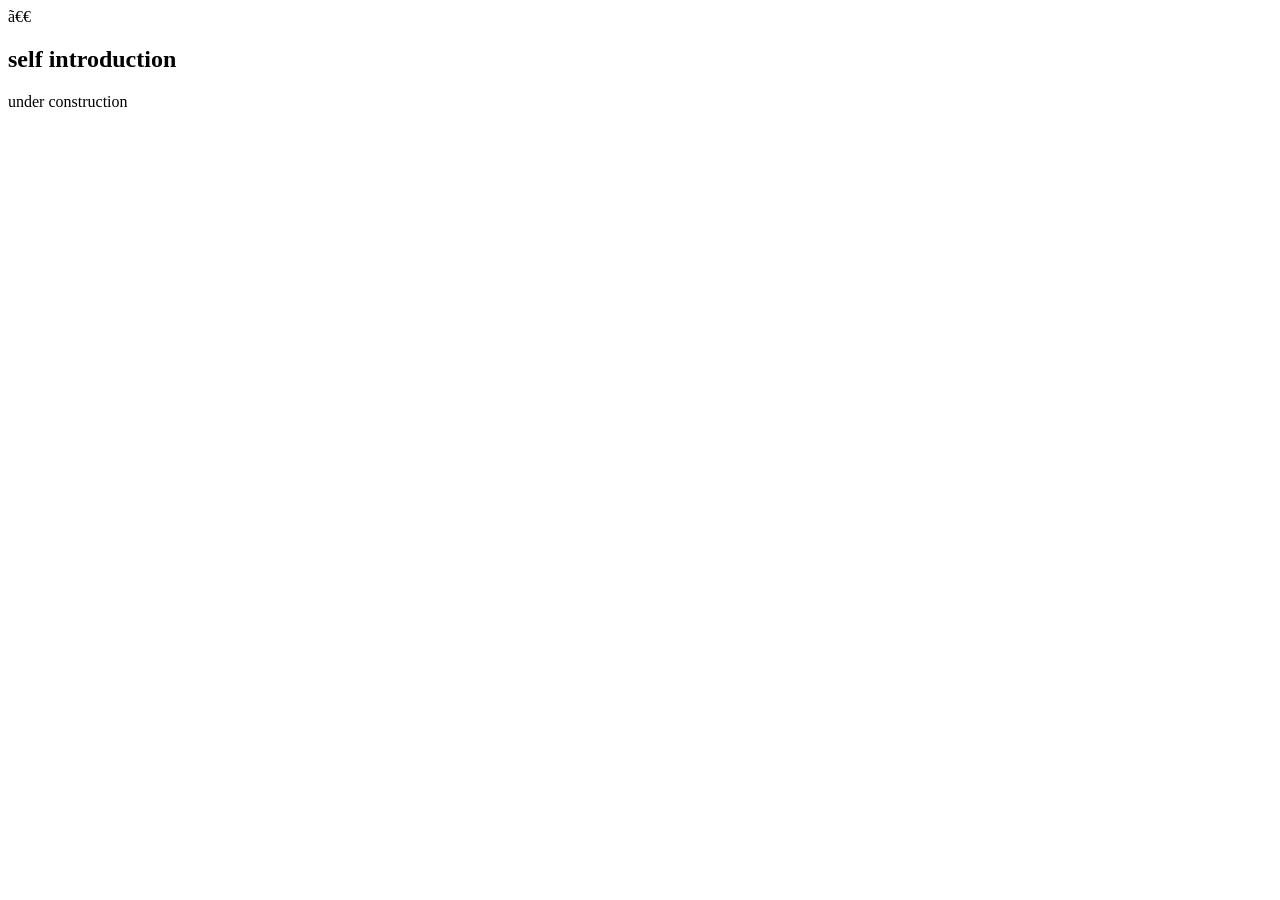
==== index.html @ 04cb5530 "First Index added" ====
<!DOCTYPE html>
<html lang="ja">
<head>
  <meta charset"UTF-8">
  <meta name="viewport" content="width=device-width, initial-scale=1.0">
</head>
<title>shinneko22s website</title>
<head>
<body>
　<h2>self introduction</h2>
  <p>under construction</p>
</body>

</html>
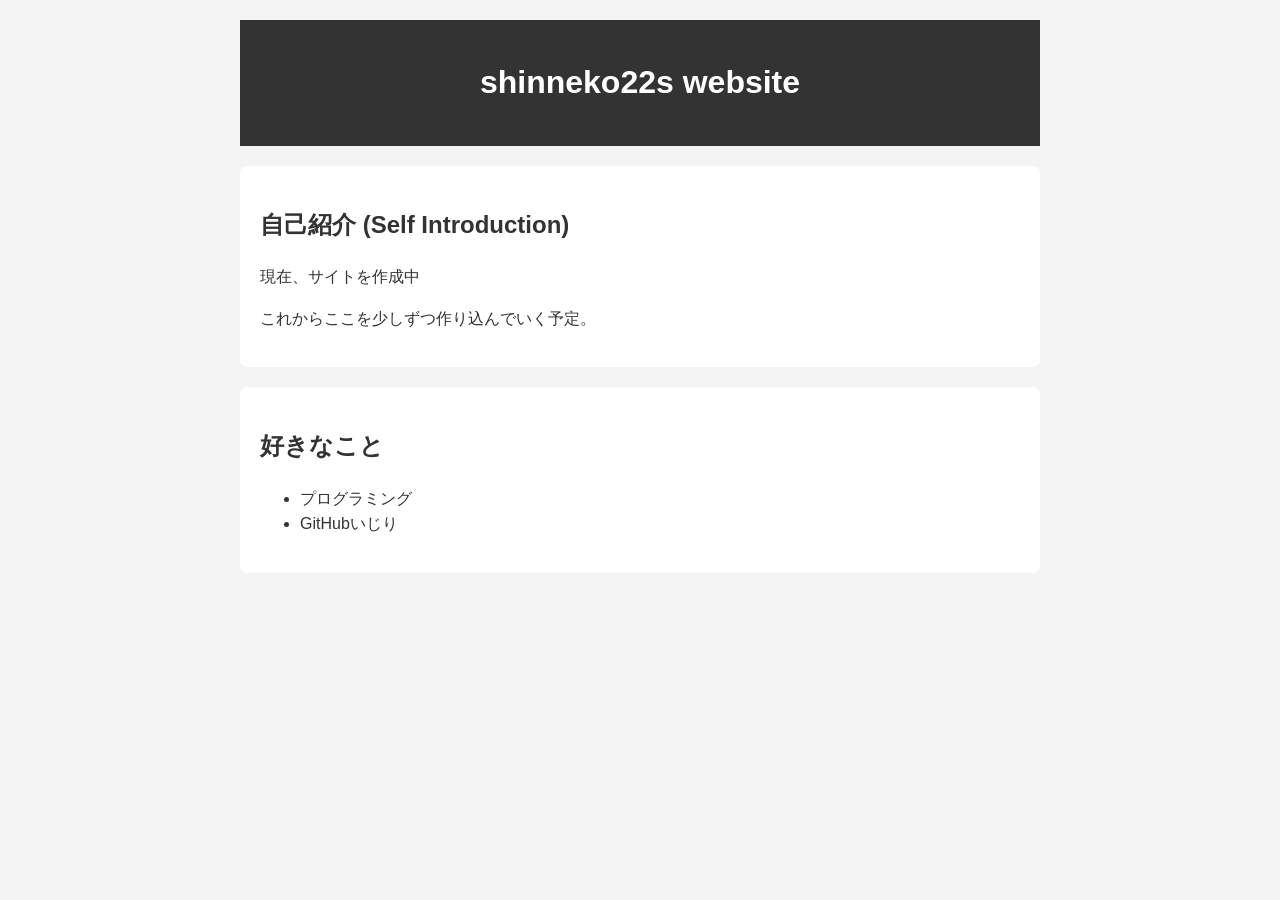
==== commit c26aba70: "Enhance index.html with structured content Added header and sections for self-introduction and inter" ====
--- a/index.html
+++ b/index.html
@@ -1,14 +1,53 @@
 <!DOCTYPE html>
 <html lang="ja">
 <head>
-  <meta charset"UTF-8">
+  <meta charset="UTF-8">
   <meta name="viewport" content="width=device-width, initial-scale=1.0">
+  <title>shinneko22s website</title>
+  
+  <style>
+    body {
+      font-family: sans-serif;
+      line-height: 1.6;
+      max-width: 800px;
+      margin: 0 auto;
+      padding: 20px;
+      background-color: #f4f4f4;
+      color: #333;
+    }
+    header {
+      background: #333;
+      color: #fff;
+      padding: 1rem;
+      text-align: center;
+    }
+    section {
+      background: #fff;
+      padding: 20px;
+      margin-top: 20px;
+      border-radius: 8px;
+    }
+  </style>
 </head>
-<title>shinneko22s website</title>
-<head>
 <body>
-　<h2>self introduction</h2>
-  <p>under construction</p>
+
+  <header>
+    <h1>shinneko22s website</h1>
+  </header>
+
+  <section>
+    <h2>自己紹介 (Self Introduction)</h2>
+    <p>現在、サイトを作成中</p>
+    <p>これからここを少しずつ作り込んでいく予定。</p>
+  </section>
+
+  <section>
+    <h2>好きなこと</h2>
+    <ul>
+      <li>プログラミング</li>
+      <li>GitHubいじり</li>
+    </ul>
+  </section>
+
 </body>
-
-</html> 
+</html>
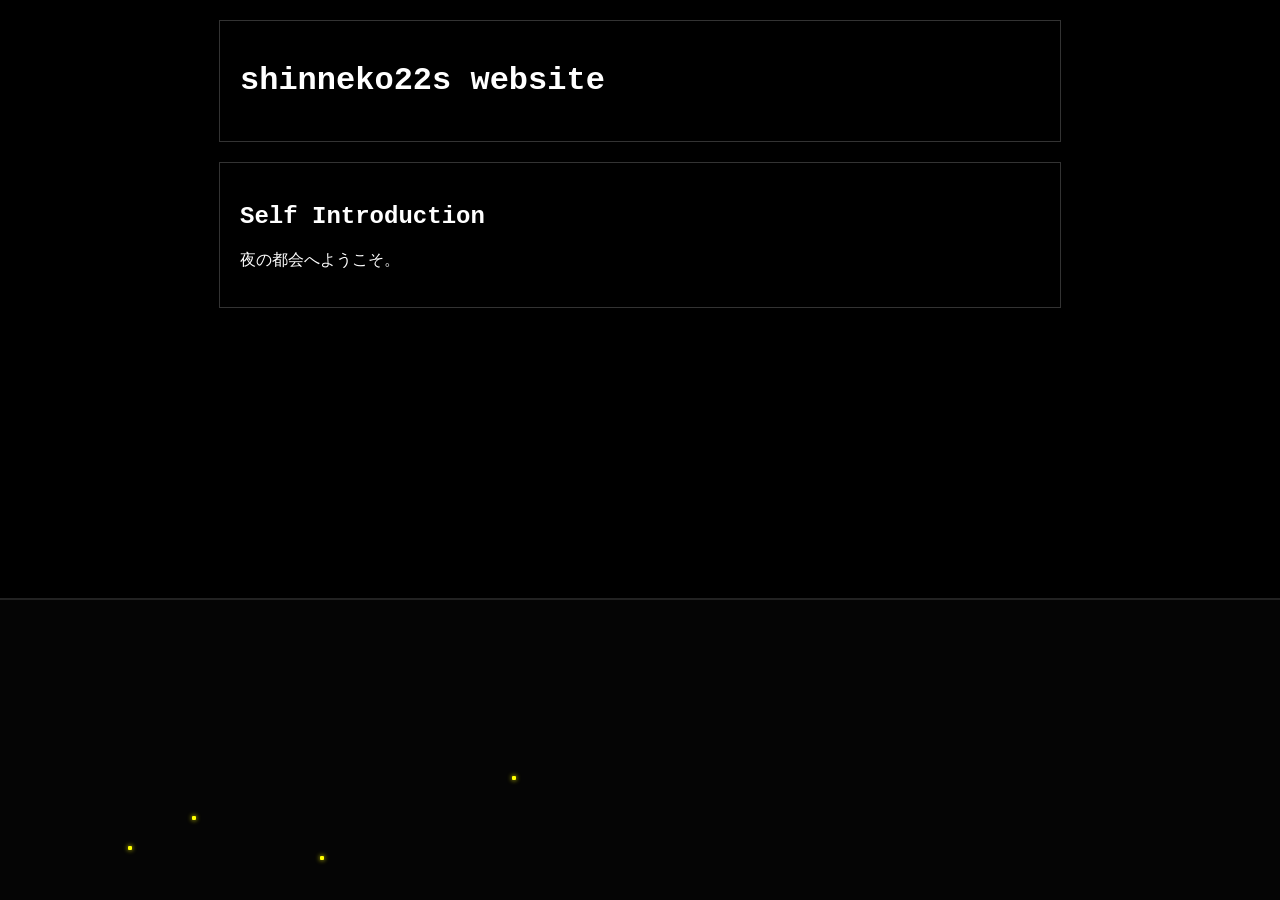
==== commit fd461bad: "Index up Pop" ====
--- a/index.html
+++ b/index.html
@@ -5,48 +5,24 @@
   <meta name="viewport" content="width=device-width, initial-scale=1.0">
   <title>shinneko22s website</title>
   
-  <style>
-    body {
-      font-family: sans-serif;
-      line-height: 1.6;
-      max-width: 800px;
-      margin: 0 auto;
-      padding: 20px;
-      background-color: #f4f4f4;
-      color: #333;
-    }
-    header {
-      background: #333;
-      color: #fff;
-      padding: 1rem;
-      text-align: center;
-    }
-    section {
-      background: #fff;
-      padding: 20px;
-      margin-top: 20px;
-      border-radius: 8px;
-    }
-  </style>
+  <link rel="stylesheet" href="style.css">
 </head>
 <body>
+
+  <div class="city-background">
+    <div class="window blink-fast" style="bottom: 50px; left: 10%;"></div>
+    <div class="window blink-slow" style="bottom: 80px; left: 15%;"></div>
+    <div class="window blink-fast" style="bottom: 40px; left: 25%;"></div>
+    <div class="window blink-slow" style="bottom: 120px; left: 40%;"></div>
+  </div>
 
   <header>
     <h1>shinneko22s website</h1>
   </header>
 
   <section>
-    <h2>自己紹介 (Self Introduction)</h2>
-    <p>現在、サイトを作成中</p>
-    <p>これからここを少しずつ作り込んでいく予定。</p>
-  </section>
-
-  <section>
-    <h2>好きなこと</h2>
-    <ul>
-      <li>プログラミング</li>
-      <li>GitHubいじり</li>
-    </ul>
+    <h2>Self Introduction</h2>
+    <p>夜の都会へようこそ。</p>
   </section>
 
 </body>
--- a/style.css
+++ b/style.css
@@ -0,0 +1,50 @@
+/* 全体の設定 */
+body {
+  margin: 0;
+  padding: 0;
+  background-color: #000; /* 背景を黒に */
+  color: #fff;
+  font-family: 'Courier New', Courier, monospace; /* 少しドット絵っぽいフォント */
+  overflow-x: hidden;
+}
+
+/* 都会の背景エリア */
+.city-background {
+  position: fixed;
+  bottom: 0;
+  width: 100%;
+  height: 300px;
+  background-color: #050505;
+  z-index: -1;
+  /* ここにドット絵の画像があれば、url('画像名') で指定できるにょ */
+  border-top: 2px solid #222;
+}
+
+/* ビルの窓の光をCSSで作る（簡易ドット絵風） */
+.window {
+  position: absolute;
+  width: 4px;
+  height: 4px;
+  background-color: #ff0;
+  box-shadow: 0 0 5px #ff0;
+  border-radius: 1px;
+}
+
+/* 点滅アニメーション */
+@keyframes blink {
+  0%, 100% { opacity: 1; }
+  50% { opacity: 0.2; }
+}
+
+/* 違うタイミングで光るように複数用意 */
+.blink-fast { animation: blink 0.8s infinite; }
+.blink-slow { animation: blink 2s infinite; }
+
+/* コンテンツのレイアウト */
+header, section {
+  max-width: 800px;
+  margin: 20px auto;
+  padding: 20px;
+  background: rgba(0, 0, 0, 0.7); /* 後ろを少し透かす */
+  border: 1px solid #333;
+}
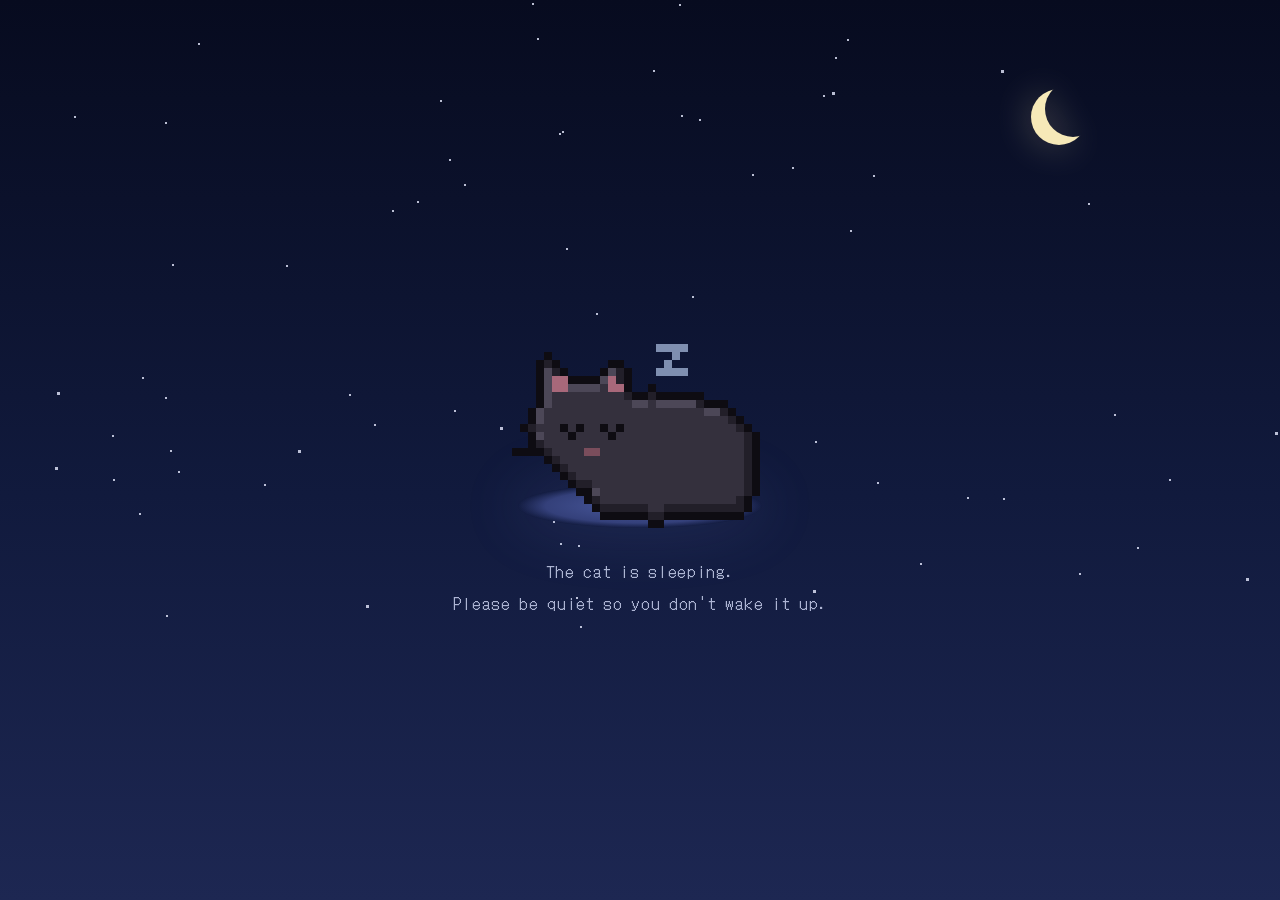
==== commit 0be5f44b: "Replace top page with a sleeping pixel-art cat under the night sky - Random cat (black / white / cal" ====
--- a/index.html
+++ b/index.html
@@ -1,29 +1,49 @@
 <!DOCTYPE html>
-<html lang="ja">
+<html lang="en">
 <head>
   <meta charset="UTF-8">
   <meta name="viewport" content="width=device-width, initial-scale=1.0">
   <title>shinneko22s website</title>
-  
+  <link rel="preconnect" href="https://fonts.googleapis.com">
+  <link rel="preconnect" href="https://fonts.gstatic.com" crossorigin>
+  <link href="https://fonts.googleapis.com/css2?family=DotGothic16&display=swap" rel="stylesheet">
   <link rel="stylesheet" href="style.css">
 </head>
 <body>
-
-  <div class="city-background">
-    <div class="window blink-fast" style="bottom: 50px; left: 10%;"></div>
-    <div class="window blink-slow" style="bottom: 80px; left: 15%;"></div>
-    <div class="window blink-fast" style="bottom: 40px; left: 25%;"></div>
-    <div class="window blink-slow" style="bottom: 120px; left: 40%;"></div>
+  <div class="sky" aria-hidden="true">
+    <div class="stars" id="stars"></div>
+    <div class="moon"></div>
   </div>
 
-  <header>
-    <h1>shinneko22s website</h1>
-  </header>
+  <main>
+    <div class="bed">
+      <div class="cat cat--calico" id="cat" role="img" aria-label="A sleeping cat"></div>
+      <div class="cushion" aria-hidden="true"></div>
+    </div>
+    <p class="note">
+      The cat is sleeping.<br>
+      Please be quiet so you don't wake it up.
+    </p>
+  </main>
 
-  <section>
-    <h2>Self Introduction</h2>
-    <p>夜の都会へようこそ。</p>
-  </section>
+  <script>
+    // 寝ている猫をランダムに選ぶ
+    const kinds = ["black", "white", "calico"];
+    const kind = kinds[Math.floor(Math.random() * kinds.length)];
+    document.getElementById("cat").className = "cat cat--" + kind;
 
+    // 星をランダムに散らす
+    const stars = document.getElementById("stars");
+    for (let i = 0; i < 70; i++) {
+      const s = document.createElement("span");
+      s.className = "star" + (Math.random() < 0.35 ? " star--twinkle" : "");
+      s.style.left = Math.random() * 100 + "%";
+      s.style.top = Math.random() * 70 + "%";
+      const size = Math.random() < 0.15 ? 3 : 2;
+      s.style.width = s.style.height = size + "px";
+      s.style.animationDelay = (Math.random() * 6).toFixed(2) + "s";
+      stars.appendChild(s);
+    }
+  </script>
 </body>
 </html>
--- a/style.css
+++ b/style.css
@@ -1,50 +1,125 @@
-/* 全体の設定 */
-body {
+/* ===== 全体 ===== */
+html, body {
   margin: 0;
-  padding: 0;
-  background-color: #000; /* 背景を黒に */
-  color: #fff;
-  font-family: 'Courier New', Courier, monospace; /* 少しドット絵っぽいフォント */
-  overflow-x: hidden;
+  height: 100%;
 }
 
-/* 都会の背景エリア */
-.city-background {
-  position: fixed;
-  bottom: 0;
-  width: 100%;
-  height: 300px;
-  background-color: #050505;
-  z-index: -1;
-  /* ここにドット絵の画像があれば、url('画像名') で指定できるにょ */
-  border-top: 2px solid #222;
+body {
+  background: linear-gradient(to bottom, #070b1f 0%, #111a3d 55%, #1d2752 100%);
+  color: #c9d1ee;
+  font-family: "DotGothic16", "Courier New", monospace;
+  overflow: hidden;
 }
 
-/* ビルの窓の光をCSSで作る（簡易ドット絵風） */
-.window {
-  position: absolute;
-  width: 4px;
-  height: 4px;
-  background-color: #ff0;
-  box-shadow: 0 0 5px #ff0;
-  border-radius: 1px;
+/* ===== 夜空 ===== */
+.sky {
+  position: fixed;
+  inset: 0;
+  pointer-events: none;
 }
 
-/* 点滅アニメーション */
-@keyframes blink {
-  0%, 100% { opacity: 1; }
-  50% { opacity: 0.2; }
+.star {
+  position: absolute;
+  background: #e8ecff;
+  opacity: 0.8;
 }
 
-/* 違うタイミングで光るように複数用意 */
-.blink-fast { animation: blink 0.8s infinite; }
-.blink-slow { animation: blink 2s infinite; }
+.star--twinkle {
+  animation: twinkle 6s ease-in-out infinite;
+}
 
-/* コンテンツのレイアウト */
-header, section {
-  max-width: 800px;
-  margin: 20px auto;
-  padding: 20px;
-  background: rgba(0, 0, 0, 0.7); /* 後ろを少し透かす */
-  border: 1px solid #333;
+@keyframes twinkle {
+  0%, 100% { opacity: 0.85; }
+  50%      { opacity: 0.25; }
 }
+
+/* 三日月（影の円で塗りつぶさず、box-shadow だけで描く） */
+.moon {
+  position: absolute;
+  top: 9vh;
+  right: 14vw;
+  width: 56px;
+  height: 56px;
+  border-radius: 50%;
+  background: transparent;
+  box-shadow: -14px 8px 0 0 #f6e9b8;
+  filter: drop-shadow(0 0 18px rgba(246, 233, 184, 0.35));
+}
+
+/* ===== 猫 ===== */
+main {
+  position: relative;
+  height: 100%;
+  display: flex;
+  flex-direction: column;
+  align-items: center;
+  justify-content: center;
+  gap: 28px;
+  text-align: center;
+}
+
+.bed {
+  position: relative;
+  display: flex;
+  flex-direction: column;
+  align-items: center;
+}
+
+/* スプライト: 32x32 x 4コマを横に並べた画像を 8 倍で表示 */
+.cat {
+  --px: 8;
+  width: calc(32px * var(--px));
+  height: calc(32px * var(--px));
+  background-size: 400% 100%;
+  background-repeat: no-repeat;
+  image-rendering: pixelated;
+  animation: doze 2.3s step-end infinite;
+  position: relative;
+  z-index: 1;
+}
+
+.cat--black  { background-image: url("assets/cats/sleepy_black.png"); }
+.cat--white  { background-image: url("assets/cats/sleepy_white.png"); }
+.cat--calico { background-image: url("assets/cats/sleepy_calico.png"); }
+
+/* コマ送り: 0.5s / 0.5s / 0.6s / 0.7s */
+@keyframes doze {
+  0%     { background-position:   0%     0; }
+  21.74% { background-position:  33.333% 0; }
+  43.48% { background-position:  66.667% 0; }
+  69.57% { background-position: 100%     0; }
+  100%   { background-position: 100%     0; }
+}
+
+/* 月明かりのクッション（黒猫も沈まないように） */
+.cushion {
+  width: calc(32px * 8 * 0.95);
+  height: 44px;
+  margin-top: -52px;
+  border-radius: 50%;
+  background: radial-gradient(ellipse at center, #4a5a9e 0%, #34407a 55%, rgba(52, 64, 122, 0) 72%);
+  box-shadow: 0 0 60px 10px rgba(120, 140, 220, 0.12);
+}
+
+/* ===== 文字 ===== */
+.note {
+  margin: 0;
+  font-size: 1.05rem;
+  line-height: 1.9;
+  letter-spacing: 0.04em;
+  opacity: 0.85;
+}
+
+/* ===== スマホ ===== */
+@media (max-width: 480px) {
+  .cat { --px: 6; }
+  .cushion { width: calc(32px * 6 * 0.95); margin-top: -40px; height: 34px; }
+  .note { font-size: 0.9rem; }
+  .moon { width: 40px; height: 40px; box-shadow: -10px 6px 0 0 #f6e9b8; }
+}
+
+/* 動きを減らす設定の人には止めて表示 */
+@media (prefers-reduced-motion: reduce) {
+  .cat, .star--twinkle { animation: none; }
+  .cat { background-position: 100% 0; }
+}
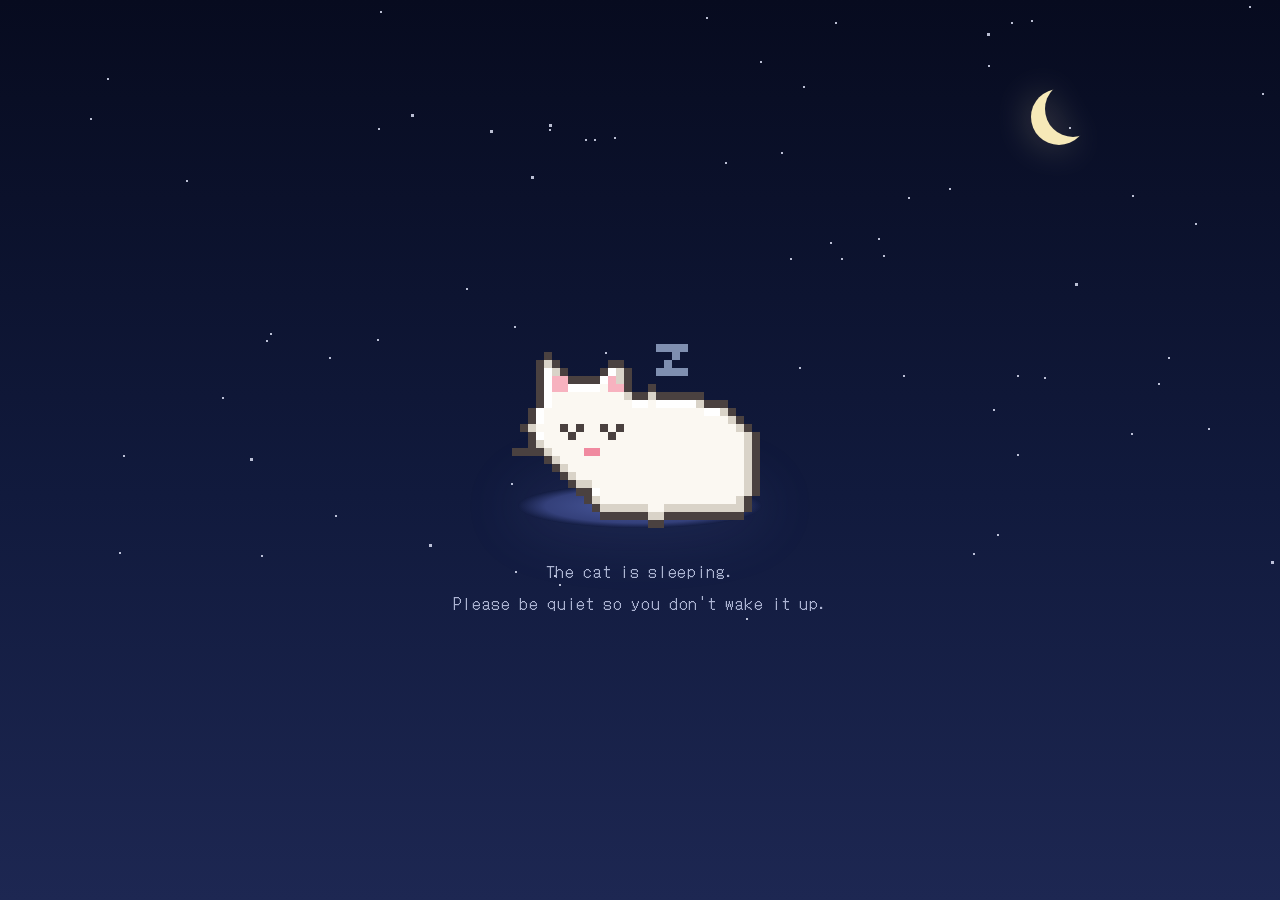
==== commit b3ca53f5: "Add "staring at you" cats: 6 random variants in total - New 6-frame sprites (black / white / calico)" ====
--- a/index.html
+++ b/index.html
@@ -17,20 +17,35 @@
 
   <main>
     <div class="bed">
-      <div class="cat cat--calico" id="cat" role="img" aria-label="A sleeping cat"></div>
+      <div class="cat cat--sleep cat--sleep-calico" id="cat" role="img" aria-label="A sleeping cat"></div>
       <div class="cushion" aria-hidden="true"></div>
     </div>
-    <p class="note">
+    <p class="note" id="note">
       The cat is sleeping.<br>
       Please be quiet so you don't wake it up.
     </p>
   </main>
 
   <script>
-    // 寝ている猫をランダムに選ぶ
+    // 猫の種類(3) x モーション(2) = 6パターンからランダムに選ぶ
     const kinds = ["black", "white", "calico"];
-    const kind = kinds[Math.floor(Math.random() * kinds.length)];
-    document.getElementById("cat").className = "cat cat--" + kind;
+    const moods = {
+      sleep: {
+        label: "A sleeping cat",
+        note: "The cat is sleeping.<br>Please be quiet so you don't wake it up."
+      },
+      stare: {
+        label: "A cat staring at you",
+        note: "The cat is staring at you."
+      }
+    };
+    const pick = a => a[Math.floor(Math.random() * a.length)];
+    const kind = pick(kinds);
+    const mood = pick(Object.keys(moods));
+    const cat = document.getElementById("cat");
+    cat.className = `cat cat--${mood} cat--${mood}-${kind}`;
+    cat.setAttribute("aria-label", moods[mood].label);
+    document.getElementById("note").innerHTML = moods[mood].note;
 
     // 星をランダムに散らす
     const stars = document.getElementById("stars");
--- a/style.css
+++ b/style.css
@@ -65,30 +65,53 @@
   align-items: center;
 }
 
-/* スプライト: 32x32 x 4コマを横に並べた画像を 8 倍で表示 */
+/* スプライト: 32x32 のコマを横に並べた画像を 8 倍で表示 */
 .cat {
   --px: 8;
   width: calc(32px * var(--px));
   height: calc(32px * var(--px));
-  background-size: 400% 100%;
   background-repeat: no-repeat;
   image-rendering: pixelated;
-  animation: doze 2.3s step-end infinite;
   position: relative;
   z-index: 1;
 }
 
-.cat--black  { background-image: url("assets/cats/sleepy_black.png"); }
-.cat--white  { background-image: url("assets/cats/sleepy_white.png"); }
-.cat--calico { background-image: url("assets/cats/sleepy_calico.png"); }
+/* --- 寝ている猫: 4コマ (0.5s / 0.5s / 0.6s / 0.7s) --- */
+.cat--sleep {
+  background-size: 400% 100%;
+  animation: doze 2.3s step-end infinite;
+}
 
-/* コマ送り: 0.5s / 0.5s / 0.6s / 0.7s */
+.cat--sleep-black  { background-image: url("assets/cats/sleepy_black.png"); }
+.cat--sleep-white  { background-image: url("assets/cats/sleepy_white.png"); }
+.cat--sleep-calico { background-image: url("assets/cats/sleepy_calico.png"); }
+
 @keyframes doze {
   0%     { background-position:   0%     0; }
   21.74% { background-position:  33.333% 0; }
   43.48% { background-position:  66.667% 0; }
   69.57% { background-position: 100%     0; }
   100%   { background-position: 100%     0; }
+}
+
+/* --- じっと見る猫: 6コマ (しっぽ 0.6s x4 → まばたき 0.15s → 0.8s) --- */
+.cat--stare {
+  background-size: 600% 100%;
+  animation: stare 3.35s step-end infinite;
+}
+
+.cat--stare-black  { background-image: url("assets/cats/stare_black.png"); }
+.cat--stare-white  { background-image: url("assets/cats/stare_white.png"); }
+.cat--stare-calico { background-image: url("assets/cats/stare_calico.png"); }
+
+@keyframes stare {
+  0%     { background-position:   0% 0; }
+  17.91% { background-position:  20% 0; }
+  35.82% { background-position:  40% 0; }
+  53.73% { background-position:  60% 0; }
+  71.64% { background-position:  80% 0; }
+  76.12% { background-position: 100% 0; }
+  100%   { background-position: 100% 0; }
 }
 
 /* 月明かりのクッション（黒猫も沈まないように） */
@@ -121,5 +144,6 @@
 /* 動きを減らす設定の人には止めて表示 */
 @media (prefers-reduced-motion: reduce) {
   .cat, .star--twinkle { animation: none; }
-  .cat { background-position: 100% 0; }
+  .cat--sleep { background-position: 100% 0; }
+  .cat--stare { background-position: 0 0; }
 }
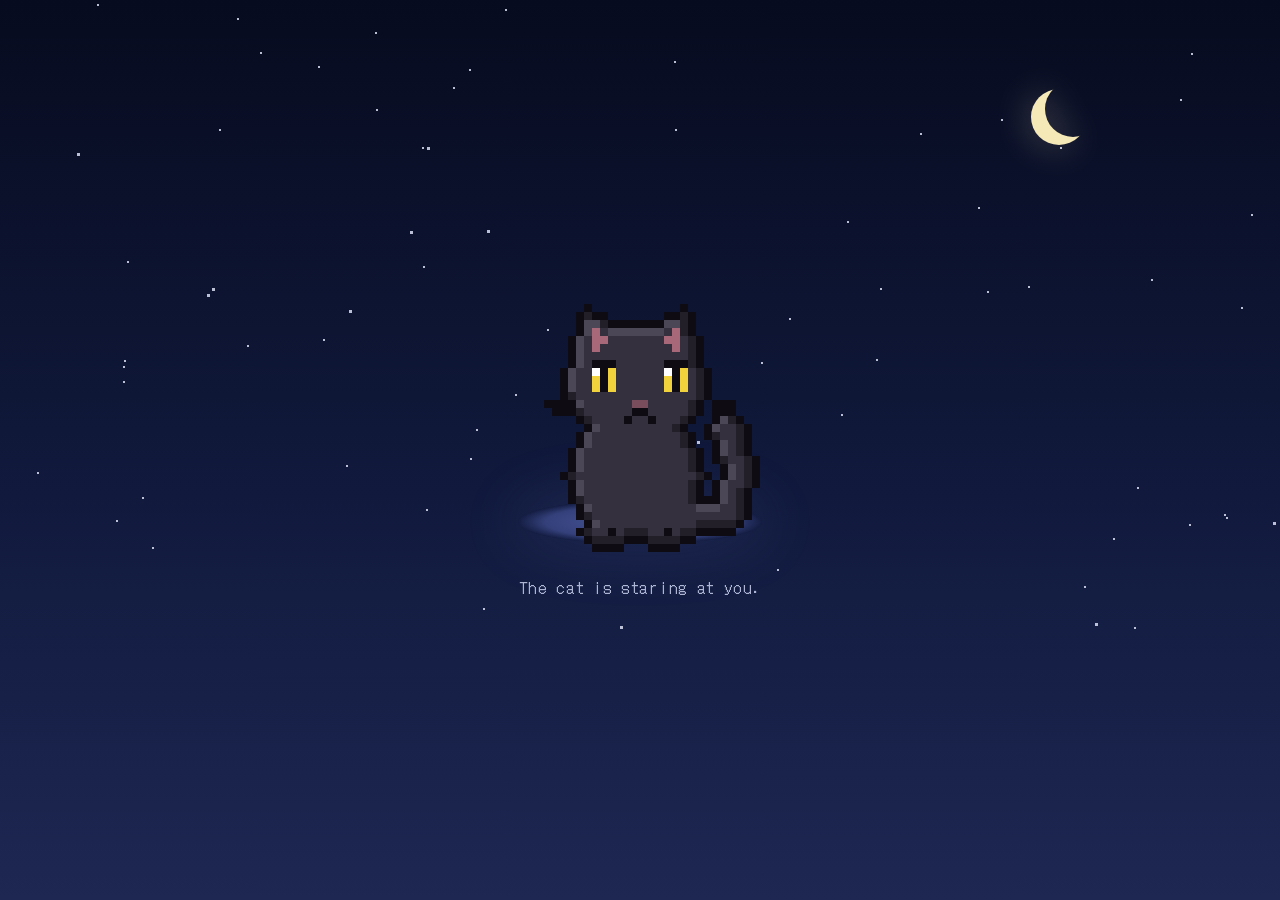
==== commit 1b8efe17: "Add version query to style.css to avoid stale CSS after updates Co-Authored-By: Claude Opus 5.5 <nor" ====
--- a/index.html
+++ b/index.html
@@ -7,7 +7,7 @@
   <link rel="preconnect" href="https://fonts.googleapis.com">
   <link rel="preconnect" href="https://fonts.gstatic.com" crossorigin>
   <link href="https://fonts.googleapis.com/css2?family=DotGothic16&display=swap" rel="stylesheet">
-  <link rel="stylesheet" href="style.css">
+  <link rel="stylesheet" href="style.css?v=2">
 </head>
 <body>
   <div class="sky" aria-hidden="true">
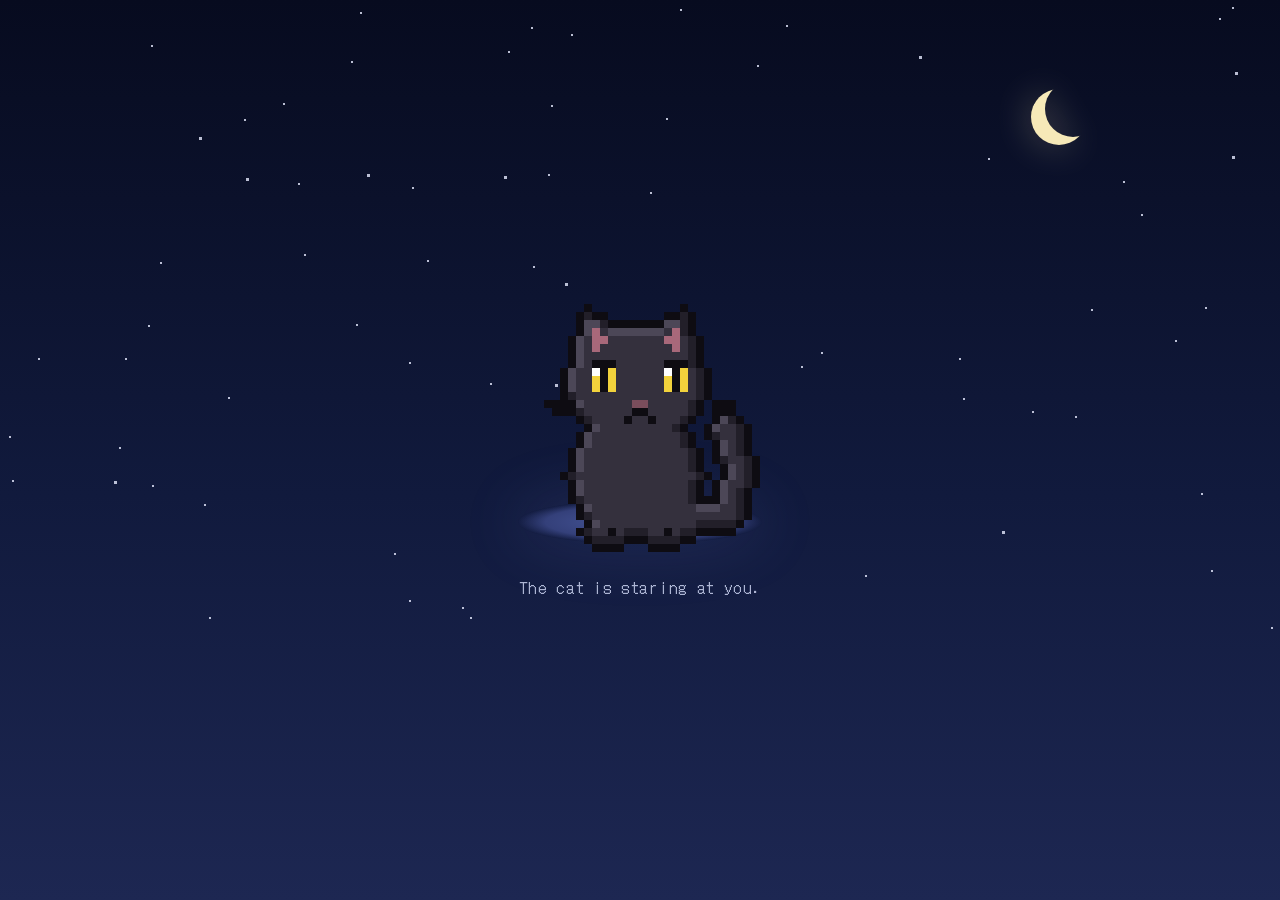
==== commit 307dbec1: "Drive cat frames with JS instead of CSS keyframes CSS step animation did not play on iPad Safari. Fr" ====
--- a/index.html
+++ b/index.html
@@ -7,7 +7,7 @@
   <link rel="preconnect" href="https://fonts.googleapis.com">
   <link rel="preconnect" href="https://fonts.gstatic.com" crossorigin>
   <link href="https://fonts.googleapis.com/css2?family=DotGothic16&display=swap" rel="stylesheet">
-  <link rel="stylesheet" href="style.css?v=2">
+  <link rel="stylesheet" href="style.css?v=3">
 </head>
 <body>
   <div class="sky" aria-hidden="true">
@@ -31,10 +31,12 @@
     const kinds = ["black", "white", "calico"];
     const moods = {
       sleep: {
+        frames: [500, 500, 600, 700],  // 各コマの表示時間(ms)
         label: "A sleeping cat",
         note: "The cat is sleeping.<br>Please be quiet so you don't wake it up."
       },
       stare: {
+        frames: [600, 600, 600, 600, 150, 800],
         label: "A cat staring at you",
         note: "The cat is staring at you."
       }
@@ -46,6 +48,16 @@
     cat.className = `cat cat--${mood} cat--${mood}-${kind}`;
     cat.setAttribute("aria-label", moods[mood].label);
     document.getElementById("note").innerHTML = moods[mood].note;
+
+    // コマ送り (CSSアニメーションではなくJSで切り替え: iPadのSafariでも確実に動かすため)
+    const frames = moods[mood].frames;
+    let f = 0;
+    const step = () => {
+      cat.style.backgroundPosition = (f / (frames.length - 1) * 100) + "% 0";
+      setTimeout(step, frames[f]);
+      f = (f + 1) % frames.length;
+    };
+    step();
 
     // 星をランダムに散らす
     const stars = document.getElementById("stars");
--- a/style.css
+++ b/style.css
@@ -76,43 +76,23 @@
   z-index: 1;
 }
 
-/* --- 寝ている猫: 4コマ (0.5s / 0.5s / 0.6s / 0.7s) --- */
+/* --- 寝ている猫: 4コマ（コマ送りは index.html の JS） --- */
 .cat--sleep {
   background-size: 400% 100%;
-  animation: doze 2.3s step-end infinite;
 }
 
 .cat--sleep-black  { background-image: url("assets/cats/sleepy_black.png"); }
 .cat--sleep-white  { background-image: url("assets/cats/sleepy_white.png"); }
 .cat--sleep-calico { background-image: url("assets/cats/sleepy_calico.png"); }
 
-@keyframes doze {
-  0%     { background-position:   0%     0; }
-  21.74% { background-position:  33.333% 0; }
-  43.48% { background-position:  66.667% 0; }
-  69.57% { background-position: 100%     0; }
-  100%   { background-position: 100%     0; }
-}
-
-/* --- じっと見る猫: 6コマ (しっぽ 0.6s x4 → まばたき 0.15s → 0.8s) --- */
+/* --- じっと見る猫: 6コマ（コマ送りは index.html の JS） --- */
 .cat--stare {
   background-size: 600% 100%;
-  animation: stare 3.35s step-end infinite;
 }
 
 .cat--stare-black  { background-image: url("assets/cats/stare_black.png"); }
 .cat--stare-white  { background-image: url("assets/cats/stare_white.png"); }
 .cat--stare-calico { background-image: url("assets/cats/stare_calico.png"); }
-
-@keyframes stare {
-  0%     { background-position:   0% 0; }
-  17.91% { background-position:  20% 0; }
-  35.82% { background-position:  40% 0; }
-  53.73% { background-position:  60% 0; }
-  71.64% { background-position:  80% 0; }
-  76.12% { background-position: 100% 0; }
-  100%   { background-position: 100% 0; }
-}
 
 /* 月明かりのクッション（黒猫も沈まないように） */
 .cushion {
@@ -143,7 +123,5 @@
 
 /* 動きを減らす設定の人には止めて表示 */
 @media (prefers-reduced-motion: reduce) {
-  .cat, .star--twinkle { animation: none; }
-  .cat--sleep { background-position: 100% 0; }
-  .cat--stare { background-position: 0 0; }
+  .star--twinkle { animation: none; }
 }
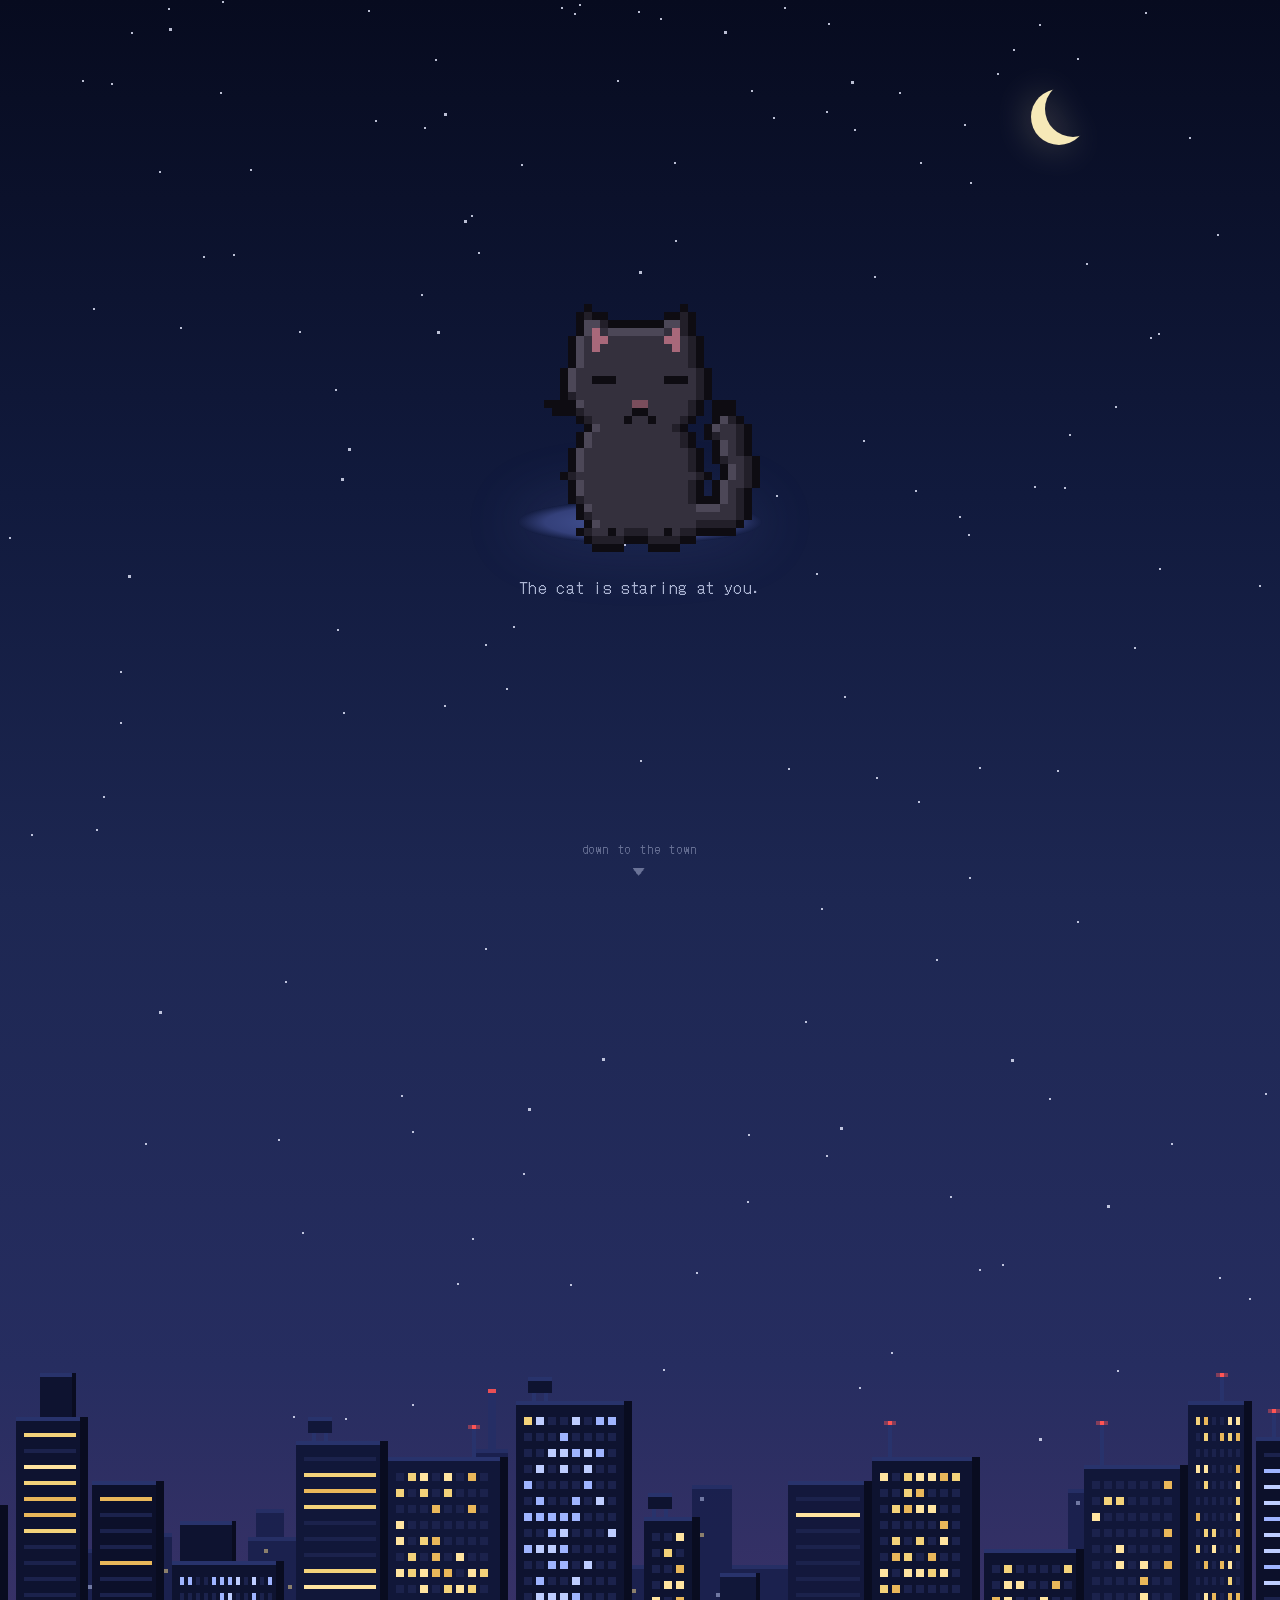
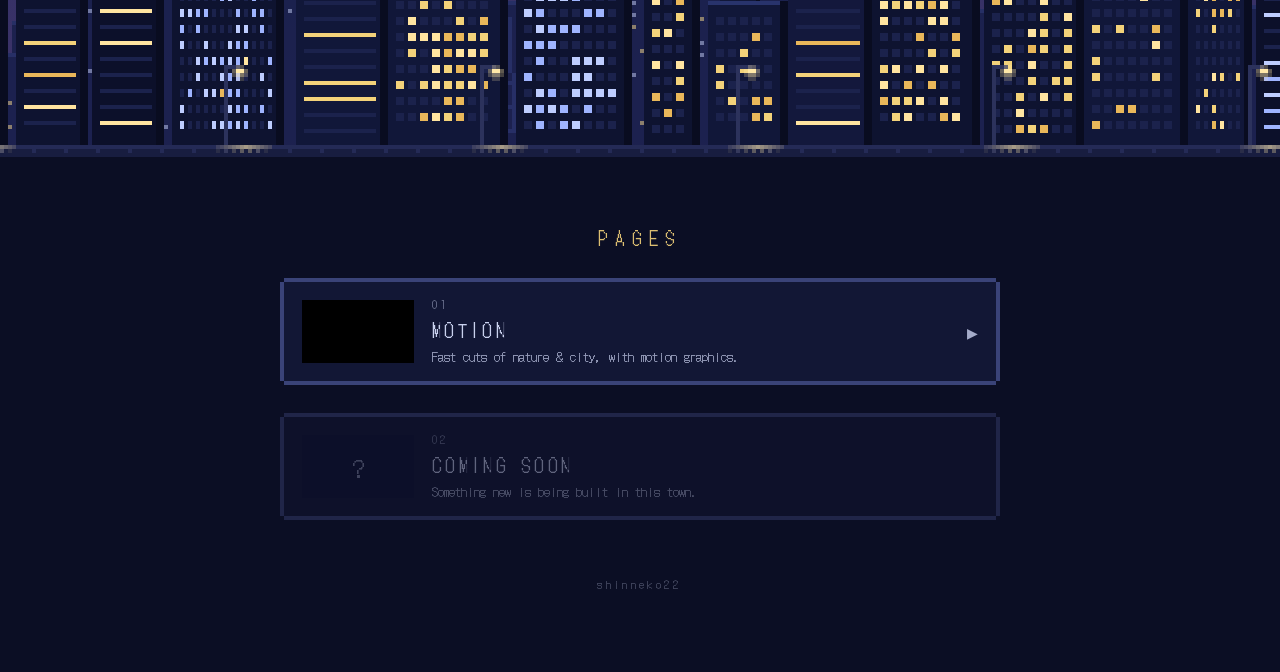
==== commit 94a42b9c: "Add pixel-art night town with page list, and MOTION page - Top page: scroll down from the starry sky" ====
--- a/index.html
+++ b/index.html
@@ -7,24 +7,73 @@
   <link rel="preconnect" href="https://fonts.googleapis.com">
   <link rel="preconnect" href="https://fonts.gstatic.com" crossorigin>
   <link href="https://fonts.googleapis.com/css2?family=DotGothic16&display=swap" rel="stylesheet">
-  <link rel="stylesheet" href="style.css?v=3">
+  <link rel="stylesheet" href="style.css?v=4">
 </head>
 <body>
-  <div class="sky" aria-hidden="true">
-    <div class="stars" id="stars"></div>
-    <div class="moon"></div>
+  <!-- 星空 → 下に降りると夜の街 -->
+  <div class="night" id="night">
+    <div class="stars" id="stars" aria-hidden="true"></div>
+    <div class="moon" aria-hidden="true"></div>
+
+    <main class="hero">
+      <div class="bed">
+        <div class="cat cat--sleep cat--sleep-calico" id="cat" role="img" aria-label="A sleeping cat"></div>
+        <div class="cushion" aria-hidden="true"></div>
+      </div>
+      <p class="note" id="note">
+        The cat is sleeping.<br>
+        Please be quiet so you don't wake it up.
+      </p>
+      <a class="scroll-hint" href="#pages" aria-label="Scroll down to the page list">
+        <span>down to the town</span>
+        <span class="scroll-hint__arrow" aria-hidden="true">▼</span>
+      </a>
+    </main>
+
+    <div class="descent" aria-hidden="true"></div>
+
+    <div class="city" aria-hidden="true">
+      <div class="city__far" id="cityFar"></div>
+      <div class="city__near">
+        <div class="city__blink city__blink--a"></div>
+        <div class="city__blink city__blink--b"></div>
+      </div>
+    </div>
   </div>
 
-  <main>
-    <div class="bed">
-      <div class="cat cat--sleep cat--sleep-calico" id="cat" role="img" aria-label="A sleeping cat"></div>
-      <div class="cushion" aria-hidden="true"></div>
-    </div>
-    <p class="note" id="note">
-      The cat is sleeping.<br>
-      Please be quiet so you don't wake it up.
-    </p>
-  </main>
+  <!-- ページ一覧 -->
+  <section class="pages" id="pages">
+    <h2 class="pages__title">PAGES</h2>
+    <ul class="pages__list">
+      <li>
+        <a class="card" href="motion/">
+          <div class="card__thumb" aria-hidden="true">
+            <span class="thumb-cut thumb-cut--1"></span>
+            <span class="thumb-cut thumb-cut--2"></span>
+            <span class="thumb-cut thumb-cut--3"></span>
+            <span class="thumb-cut thumb-cut--4"></span>
+          </div>
+          <div class="card__body">
+            <span class="card__no">01</span>
+            <span class="card__name">MOTION</span>
+            <span class="card__desc">Fast cuts of nature &amp; city, with motion graphics.</span>
+          </div>
+          <span class="card__arrow" aria-hidden="true">▶</span>
+        </a>
+      </li>
+      <li>
+        <div class="card card--soon" aria-disabled="true">
+          <div class="card__thumb card__thumb--empty" aria-hidden="true">?</div>
+          <div class="card__body">
+            <span class="card__no">02</span>
+            <span class="card__name">COMING SOON</span>
+            <span class="card__desc">Something new is being built in this town.</span>
+          </div>
+        </div>
+      </li>
+    </ul>
+    <p class="pages__foot">shinneko22</p>
+  </section>
 
   <script>
     // 猫の種類(3) x モーション(2) = 6パターンからランダムに選ぶ
@@ -59,18 +108,38 @@
     };
     step();
 
-    // 星をランダムに散らす
+    // 星をランダムに散らす (下=街に近いほどまばらに)
     const stars = document.getElementById("stars");
-    for (let i = 0; i < 70; i++) {
+    const night = document.getElementById("night");
+    const nStars = Math.round(70 * night.offsetHeight / window.innerHeight);
+    for (let i = 0; i < nStars; i++) {
       const s = document.createElement("span");
       s.className = "star" + (Math.random() < 0.35 ? " star--twinkle" : "");
       s.style.left = Math.random() * 100 + "%";
-      s.style.top = Math.random() * 70 + "%";
+      s.style.top = Math.pow(Math.random(), 1.5) * 82 + "%";
       const size = Math.random() < 0.15 ? 3 : 2;
       s.style.width = s.style.height = size + "px";
       s.style.animationDelay = (Math.random() * 6).toFixed(2) + "s";
       stars.appendChild(s);
     }
+
+    // 遠景のビルだけ少しゆっくり動かす (視差)
+    const far = document.getElementById("cityFar");
+    const reduce = window.matchMedia("(prefers-reduced-motion: reduce)").matches;
+    let ticking = false;
+    const parallax = () => {
+      const r = far.parentElement.getBoundingClientRect();
+      // 街の下端が画面の下端にそろった位置で 0、それより手前では少し沈めておく
+      const off = Math.max(0, Math.min(40, (r.bottom - window.innerHeight) * 0.15));
+      far.style.transform = `translateY(${off.toFixed(1)}px)`;
+      ticking = false;
+    };
+    if (!reduce) {
+      window.addEventListener("scroll", () => {
+        if (!ticking) { ticking = true; requestAnimationFrame(parallax); }
+      }, { passive: true });
+      parallax();
+    }
   </script>
 </body>
 </html>
--- a/style.css
+++ b/style.css
@@ -1,19 +1,41 @@
 /* ===== 全体 ===== */
+:root {
+  --ground: #0b0e24;          /* 街の地面 = tools/gen_city.py の GROUND */
+  --text: #c9d1ee;
+  --warm: #f3d27a;            /* 窓あかり */
+  --city-px: 4;               /* 街のドット絵の拡大率 */
+}
+
 html, body {
   margin: 0;
-  height: 100%;
+}
+
+html {
+  scroll-behavior: smooth;
 }
 
 body {
-  background: linear-gradient(to bottom, #070b1f 0%, #111a3d 55%, #1d2752 100%);
-  color: #c9d1ee;
+  background: var(--ground);
+  color: var(--text);
   font-family: "DotGothic16", "Courier New", monospace;
+}
+
+/* ===== 夜空 (猫の画面 + 街まで降りる部分) ===== */
+.night {
+  position: relative;
   overflow: hidden;
-}
-
-/* ===== 夜空 ===== */
-.sky {
-  position: fixed;
+  /* 最初の1画面は以前と同じ色、そこから街あかりで少し明るく紫がかる */
+  background: linear-gradient(to bottom,
+    #070b1f 0,
+    #111a3d 55vh,
+    #1d2752 100vh,
+    #262d60 calc(100% - 420px),
+    #3a3268 calc(100% - 140px),
+    #463670 100%);
+}
+
+.stars {
+  position: absolute;
   inset: 0;
   pointer-events: none;
 }
@@ -44,12 +66,14 @@
   background: transparent;
   box-shadow: -14px 8px 0 0 #f6e9b8;
   filter: drop-shadow(0 0 18px rgba(246, 233, 184, 0.35));
+  pointer-events: none;
 }
 
 /* ===== 猫 ===== */
-main {
-  position: relative;
-  height: 100%;
+.hero {
+  position: relative;
+  height: 100vh;
+  height: 100svh;
   display: flex;
   flex-direction: column;
   align-items: center;
@@ -113,15 +137,235 @@
   opacity: 0.85;
 }
 
+/* 下へ降りる案内 */
+.scroll-hint {
+  position: absolute;
+  bottom: 22px;
+  left: 50%;
+  transform: translateX(-50%);
+  display: flex;
+  flex-direction: column;
+  align-items: center;
+  gap: 4px;
+  color: var(--text);
+  text-decoration: none;
+  font-size: 0.75rem;
+  letter-spacing: 0.15em;
+  opacity: 0.45;
+  transition: opacity 0.3s;
+}
+
+.scroll-hint:hover,
+.scroll-hint:focus-visible { opacity: 0.9; }
+
+.scroll-hint__arrow {
+  animation: nudge 2.4s steps(2, jump-none) infinite;
+}
+
+@keyframes nudge {
+  0%, 100% { transform: translateY(0); }
+  50%      { transform: translateY(4px); }
+}
+
+/* ===== 夜の街 (ドット絵: tools/gen_city.py で生成) ===== */
+.descent {
+  height: 45vh;
+}
+
+.city {
+  position: relative;
+  height: calc(120px * var(--city-px));
+}
+
+.city__far,
+.city__near,
+.city__blink {
+  position: absolute;
+  left: 0;
+  right: 0;
+  bottom: 0;
+  background-repeat: repeat-x;
+  background-position: center bottom;
+  image-rendering: pixelated;
+}
+
+.city__far {
+  height: calc(100px * var(--city-px));
+  bottom: calc(14px * var(--city-px));
+  background-image: url("assets/city/city_far.png");
+  background-size: calc(384px * var(--city-px)) calc(100px * var(--city-px));
+  /* 遠いビルは少し霞ませる */
+  opacity: 0.9;
+  will-change: transform;
+}
+
+.city__near,
+.city__blink {
+  top: 0;
+  background-size: calc(384px * var(--city-px)) calc(120px * var(--city-px));
+}
+
+.city__near   { background-image: url("assets/city/city_near.png"); }
+.city__blink--a { background-image: url("assets/city/city_blink_a.png"); animation: blink 1.8s steps(1, end) infinite; }
+.city__blink--b { background-image: url("assets/city/city_blink_b.png"); animation: blink 9s steps(1, end) infinite 2s; }
+
+@keyframes blink {
+  0%   { opacity: 1; }
+  55%  { opacity: 0; }
+}
+
+/* ===== ページ一覧 ===== */
+.pages {
+  padding: 40px 20px 80px;
+  max-width: 720px;
+  margin: 0 auto;
+}
+
+.pages__title {
+  margin: 0 0 28px;
+  font-weight: normal;
+  font-size: 1.1rem;
+  letter-spacing: 0.4em;
+  text-align: center;
+  color: var(--warm);
+  opacity: 0.9;
+}
+
+.pages__list {
+  list-style: none;
+  margin: 0;
+  padding: 0;
+  display: grid;
+  gap: 28px;
+}
+
+/* 角が欠けたドット絵風の枠 (box-shadow で4辺を描く) */
+.card {
+  --edge: #3a4378;
+  display: flex;
+  align-items: center;
+  gap: 18px;
+  padding: 14px 18px;
+  margin: 4px;
+  background: #121735;
+  color: var(--text);
+  text-decoration: none;
+  box-shadow:
+    0 -4px 0 0 var(--edge),
+    0 4px 0 0 var(--edge),
+    -4px 0 0 0 var(--edge),
+    4px 0 0 0 var(--edge);
+  transition: background 0.15s;
+}
+
+a.card:hover,
+a.card:focus-visible {
+  --edge: var(--warm);
+  background: #1a2048;
+  outline: none;
+}
+
+a.card:hover .card__arrow,
+a.card:focus-visible .card__arrow {
+  color: var(--warm);
+  transform: translateX(4px);
+}
+
+.card__body {
+  display: flex;
+  flex-direction: column;
+  gap: 4px;
+  flex: 1;
+  min-width: 0;
+}
+
+.card__no {
+  font-size: 0.7rem;
+  opacity: 0.5;
+  letter-spacing: 0.2em;
+}
+
+.card__name {
+  font-size: 1.15rem;
+  letter-spacing: 0.18em;
+}
+
+.card__desc {
+  font-size: 0.82rem;
+  opacity: 0.7;
+  line-height: 1.6;
+}
+
+.card__arrow {
+  font-size: 0.9rem;
+  opacity: 0.8;
+  transition: transform 0.15s, color 0.15s;
+}
+
+.card--soon {
+  opacity: 0.45;
+}
+
+/* サムネイル: 4枚の色面を高速で切り替えて「カット割り」っぽく */
+.card__thumb {
+  position: relative;
+  flex: none;
+  width: 112px;
+  height: 63px;
+  overflow: hidden;
+  background: #000;
+}
+
+.card__thumb--empty {
+  display: grid;
+  place-items: center;
+  background: #0d1130;
+  font-size: 1.4rem;
+  opacity: 0.6;
+}
+
+.thumb-cut {
+  position: absolute;
+  inset: 0;
+  opacity: 0;
+  animation: thumbcut 1.6s steps(1, end) infinite;
+}
+
+.thumb-cut--1 { background: linear-gradient(#f2a35e 0 40%, #6b3a6e 40% 62%, #1d1638 62%); animation-delay: 0s; }
+.thumb-cut--2 { background: linear-gradient(#9fd3ff 0 48%, #e8f6ff 48% 50%, #1e5a8c 50%); animation-delay: -1.2s; }
+.thumb-cut--3 { background: linear-gradient(90deg, #0d1233 0 20%, #f3d27a 20% 24%, #141a44 24% 55%, #9fb4ff 55% 58%, #0d1233 58%); animation-delay: -0.8s; }
+.thumb-cut--4 { background: linear-gradient(#b8d9c0 0 30%, #2e6b4a 30% 70%, #173a2a 70%); animation-delay: -0.4s; }
+
+@keyframes thumbcut {
+  0%   { opacity: 1; }
+  25%  { opacity: 0; }
+}
+
+.pages__foot {
+  margin: 56px 0 0;
+  text-align: center;
+  font-size: 0.7rem;
+  letter-spacing: 0.3em;
+  opacity: 0.3;
+}
+
 /* ===== スマホ ===== */
 @media (max-width: 480px) {
+  :root { --city-px: 3; }
   .cat { --px: 6; }
   .cushion { width: calc(32px * 6 * 0.95); margin-top: -40px; height: 34px; }
   .note { font-size: 0.9rem; }
   .moon { width: 40px; height: 40px; box-shadow: -10px 6px 0 0 #f6e9b8; }
+  .card { gap: 12px; padding: 12px; }
+  .card__thumb { width: 84px; height: 48px; }
 }
 
 /* 動きを減らす設定の人には止めて表示 */
 @media (prefers-reduced-motion: reduce) {
-  .star--twinkle { animation: none; }
-}
+  html { scroll-behavior: auto; }
+  .star--twinkle,
+  .scroll-hint__arrow,
+  .city__blink,
+  .thumb-cut { animation: none; }
+  .thumb-cut--1 { opacity: 1; }
+}
